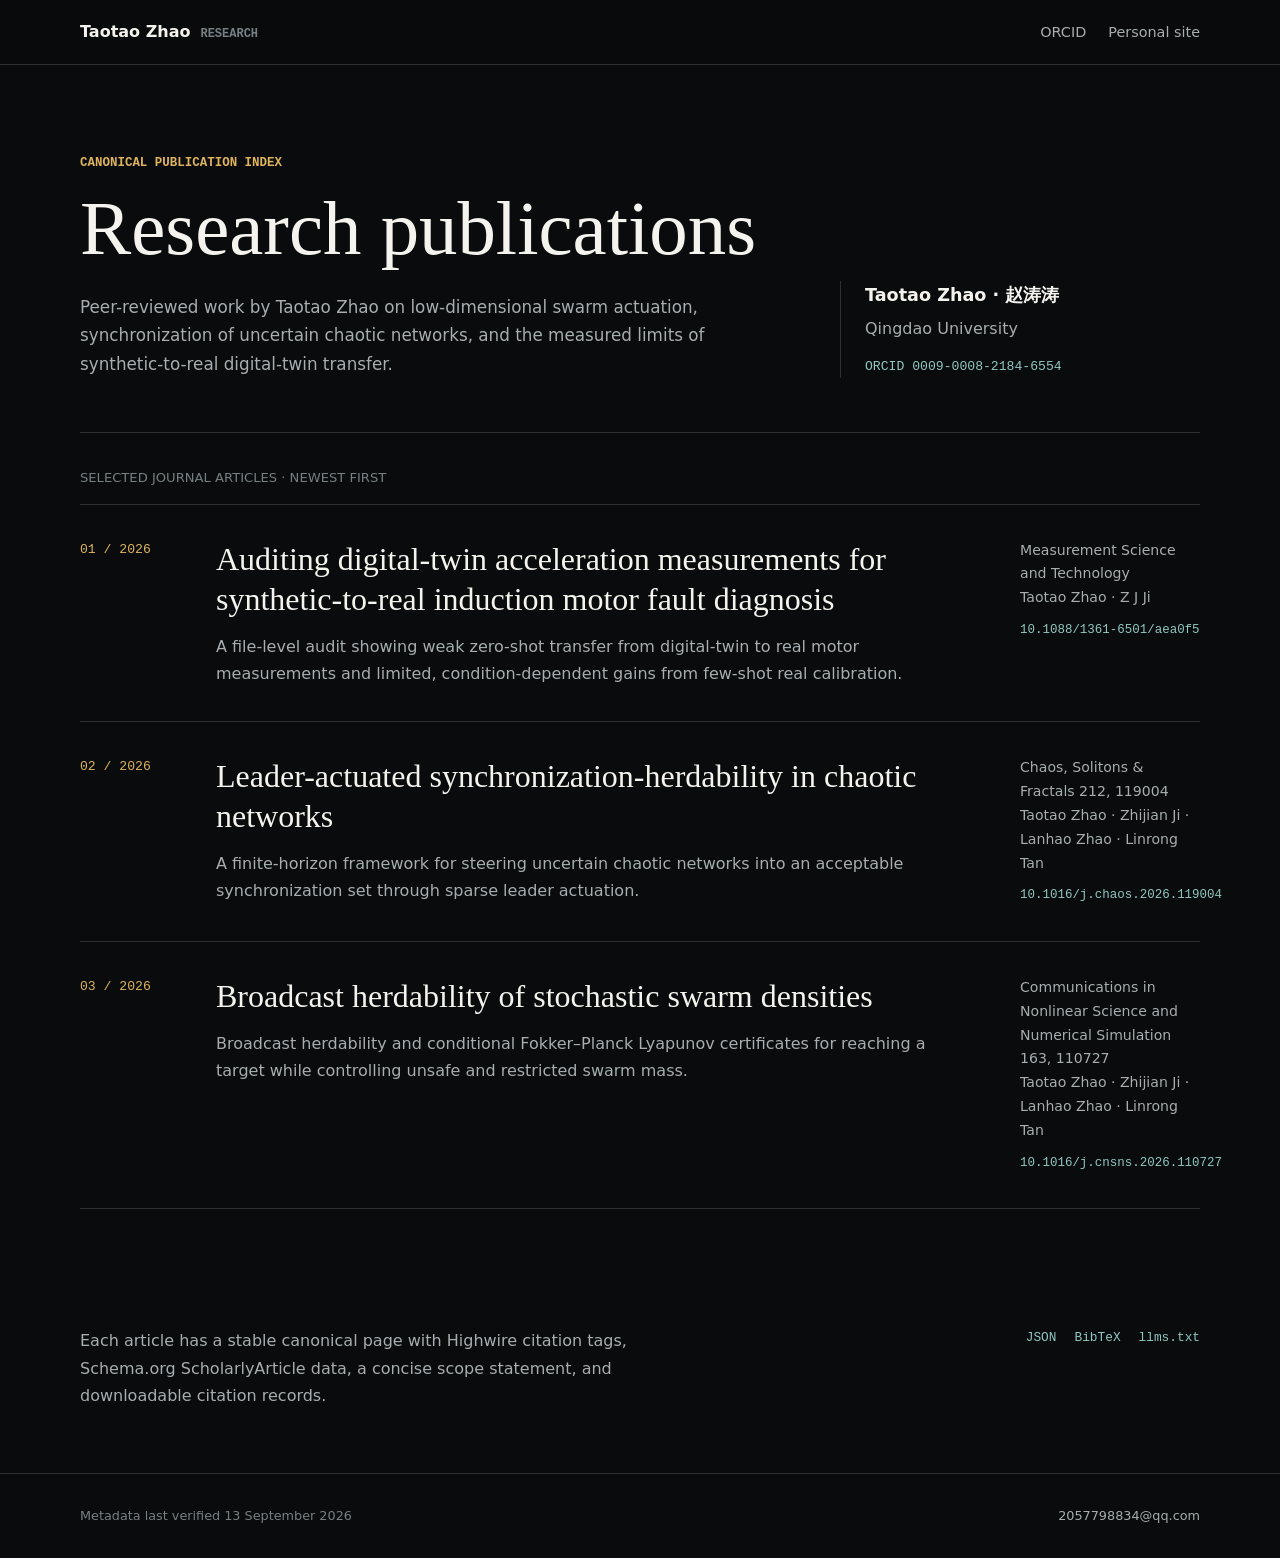
==== research/index.html @ b689c56c "Restore public homepage and add research index" ====
<!doctype html>
<html lang="en">
  <head>
    <meta charset="utf-8" />
    <meta name="viewport" content="width=device-width, initial-scale=1" />
    <title>Research publications | Taotao Zhao</title>
    <meta
      name="description"
      content="Research publications by Taotao Zhao of Qingdao University on swarm control, synchronization-herdability, chaotic networks, digital twins, and motor fault diagnosis."
    />
    <meta name="author" content="Taotao Zhao" />
    <meta name="robots" content="index, follow, max-snippet:-1, max-image-preview:large" />
    <meta
      name="keywords"
      content="Taotao Zhao, Qingdao University, broadcast herdability, stochastic swarm densities, synchronization-herdability, chaotic networks, digital twin, induction motor fault diagnosis"
    />
    <link rel="canonical" href="https://zhaotaotao0215-lab.github.io/research/" />
    <link rel="author" href="https://orcid.org/0009-0008-2184-6554" />
    <link rel="alternate" type="application/json" href="publications.json" title="Publication metadata" />
    <link rel="alternate" type="application/x-bibtex" href="../publications.bib" title="BibTeX bibliography" />
    <meta property="og:type" content="profile" />
    <meta property="og:title" content="Research publications | Taotao Zhao" />
    <meta
      property="og:description"
      content="Canonical publication metadata, research summaries, DOI links, and citation files for Taotao Zhao."
    />
    <meta property="og:url" content="https://zhaotaotao0215-lab.github.io/research/" />
    <meta name="twitter:card" content="summary" />
    <meta name="twitter:title" content="Research publications | Taotao Zhao" />
    <meta
      name="twitter:description"
      content="Publications on swarm control, chaotic networks, and digital-twin motor diagnostics."
    />
    <link rel="stylesheet" href="styles.css?v=20260913" />
    <script type="application/ld+json">
      {
        "@context": "https://schema.org",
        "@graph": [
          {
            "@type": "Person",
            "@id": "https://zhaotaotao0215-lab.github.io/research/#taotao-zhao",
            "name": "Taotao Zhao",
            "alternateName": "赵涛涛",
            "url": "https://zhaotaotao0215-lab.github.io/research/",
            "sameAs": [
              "https://orcid.org/0009-0008-2184-6554",
              "https://github.com/zhaotaotao0215-lab"
            ],
            "affiliation": {
              "@type": "CollegeOrUniversity",
              "name": "Qingdao University",
              "alternateName": "青岛大学",
              "url": "https://www.qdu.edu.cn/"
            },
            "knowsAbout": [
              "swarm control",
              "herdability",
              "chaotic networks",
              "multi-agent systems",
              "digital twins",
              "induction motor fault diagnosis"
            ]
          },
          {
            "@type": "CollectionPage",
            "@id": "https://zhaotaotao0215-lab.github.io/research/#page",
            "url": "https://zhaotaotao0215-lab.github.io/research/",
            "name": "Research publications | Taotao Zhao",
            "about": {
              "@id": "https://zhaotaotao0215-lab.github.io/research/#taotao-zhao"
            },
            "mainEntity": {
              "@type": "ItemList",
              "numberOfItems": 3,
              "itemListElement": [
                {
                  "@type": "ListItem",
                  "position": 1,
                  "url": "https://zhaotaotao0215-lab.github.io/research/digital-twin-induction-motor-fault-diagnosis/",
                  "name": "Auditing digital-twin acceleration measurements for synthetic-to-real induction motor fault diagnosis"
                },
                {
                  "@type": "ListItem",
                  "position": 2,
                  "url": "https://zhaotaotao0215-lab.github.io/research/leader-actuated-synchronization-herdability/",
                  "name": "Leader-actuated synchronization-herdability in chaotic networks"
                },
                {
                  "@type": "ListItem",
                  "position": 3,
                  "url": "https://zhaotaotao0215-lab.github.io/research/broadcast-herdability-stochastic-swarms/",
                  "name": "Broadcast herdability of stochastic swarm densities"
                }
              ]
            }
          }
        ]
      }
    </script>
  </head>
  <body>
    <a class="skip-link" href="#publications">Skip to publications</a>
    <header class="site-header">
      <nav class="nav" aria-label="Primary navigation">
        <a class="brand" href="./">Taotao Zhao <span>RESEARCH</span></a>
        <div class="nav-links">
          <a href="https://orcid.org/0009-0008-2184-6554" rel="me">ORCID</a>
          <a class="optional" href="../">Personal site</a>
        </div>
      </nav>
    </header>

    <main>
      <section class="shell index-intro" aria-labelledby="page-title">
        <div>
          <p class="eyebrow">Canonical publication index</p>
          <h1 id="page-title">Research publications</h1>
          <p class="intro-copy">
            Peer-reviewed work by Taotao Zhao on low-dimensional swarm actuation,
            synchronization of uncertain chaotic networks, and the measured limits of
            synthetic-to-real digital-twin transfer.
          </p>
        </div>
        <div class="identity" aria-label="Author identity">
          <strong>Taotao Zhao · 赵涛涛</strong>
          <span>Qingdao University</span>
          <a href="https://orcid.org/0009-0008-2184-6554" rel="me">ORCID 0009-0008-2184-6554</a>
        </div>
      </section>

      <section id="publications" class="shell paper-list" aria-labelledby="publication-heading">
        <p id="publication-heading" class="section-label">Selected journal articles · newest first</p>

        <article class="paper-card">
          <div class="paper-number">01 / 2026</div>
          <div>
            <h2>
              <a href="digital-twin-induction-motor-fault-diagnosis/">
                Auditing digital-twin acceleration measurements for synthetic-to-real induction motor fault diagnosis
              </a>
            </h2>
            <p class="paper-summary">
              A file-level audit showing weak zero-shot transfer from digital-twin to real
              motor measurements and limited, condition-dependent gains from few-shot real calibration.
            </p>
          </div>
          <div class="paper-meta">
            <span>Measurement Science and Technology</span>
            <span>Taotao Zhao · Z J Ji</span>
            <a href="https://doi.org/10.1088/1361-6501/aea0f5">10.1088/1361-6501/aea0f5</a>
          </div>
        </article>

        <article class="paper-card">
          <div class="paper-number">02 / 2026</div>
          <div>
            <h2>
              <a href="leader-actuated-synchronization-herdability/">
                Leader-actuated synchronization-herdability in chaotic networks
              </a>
            </h2>
            <p class="paper-summary">
              A finite-horizon framework for steering uncertain chaotic networks into an
              acceptable synchronization set through sparse leader actuation.
            </p>
          </div>
          <div class="paper-meta">
            <span>Chaos, Solitons &amp; Fractals 212, 119004</span>
            <span>Taotao Zhao · Zhijian Ji · Lanhao Zhao · Linrong Tan</span>
            <a href="https://doi.org/10.1016/j.chaos.2026.119004">10.1016/j.chaos.2026.119004</a>
          </div>
        </article>

        <article class="paper-card">
          <div class="paper-number">03 / 2026</div>
          <div>
            <h2>
              <a href="broadcast-herdability-stochastic-swarms/">
                Broadcast herdability of stochastic swarm densities
              </a>
            </h2>
            <p class="paper-summary">
              Broadcast herdability and conditional Fokker–Planck Lyapunov certificates
              for reaching a target while controlling unsafe and restricted swarm mass.
            </p>
          </div>
          <div class="paper-meta">
            <span>Communications in Nonlinear Science and Numerical Simulation 163, 110727</span>
            <span>Taotao Zhao · Zhijian Ji · Lanhao Zhao · Linrong Tan</span>
            <a href="https://doi.org/10.1016/j.cnsns.2026.110727">10.1016/j.cnsns.2026.110727</a>
          </div>
        </article>
      </section>

      <aside class="shell machine-note" aria-label="Machine-readable metadata">
        <p>
          Each article has a stable canonical page with Highwire citation tags,
          Schema.org ScholarlyArticle data, a concise scope statement, and downloadable citation records.
        </p>
        <div class="machine-links">
          <a href="publications.json">JSON</a>
          <a href="../publications.bib">BibTeX</a>
          <a href="../llms.txt">llms.txt</a>
        </div>
      </aside>
    </main>

    <footer class="site-footer">
      <div class="shell footer-inner">
        <span>Metadata last verified 13 September 2026</span>
        <a href="mailto:2057798834@qq.com">2057798834@qq.com</a>
      </div>
    </footer>
  </body>
</html>
---- research/styles.css ----
:root {
  color-scheme: dark;
  --bg: #090b0c;
  --surface: #111416;
  --surface-raised: #171b1e;
  --text: #f5f3ee;
  --muted: #a7adb0;
  --quiet: #777f83;
  --line: #2b3135;
  --accent: #e0b45d;
  --accent-soft: #f2d99f;
  --link: #91c8c1;
  --max: 1120px;
}

* {
  box-sizing: border-box;
}

html {
  scroll-behavior: smooth;
}

body {
  margin: 0;
  min-width: 320px;
  background: var(--bg);
  color: var(--text);
  font-family: Inter, "Noto Sans SC", "PingFang SC", "Microsoft YaHei", system-ui, sans-serif;
  font-size: 16px;
  line-height: 1.7;
  letter-spacing: 0;
  text-rendering: optimizeLegibility;
  -webkit-font-smoothing: antialiased;
}

a {
  color: inherit;
  text-decoration: none;
}

a:focus-visible {
  outline: 2px solid var(--accent);
  outline-offset: 4px;
}

.skip-link {
  position: fixed;
  z-index: 10;
  top: 12px;
  left: 12px;
  padding: 8px 12px;
  background: var(--text);
  color: var(--bg);
  transform: translateY(-160%);
}

.skip-link:focus {
  transform: translateY(0);
}

.site-header {
  position: sticky;
  z-index: 5;
  top: 0;
  border-bottom: 1px solid var(--line);
  background: rgba(9, 11, 12, 0.94);
  backdrop-filter: blur(14px);
}

.nav {
  width: min(calc(100% - 40px), var(--max));
  min-height: 64px;
  margin: 0 auto;
  display: flex;
  align-items: center;
  justify-content: space-between;
  gap: 24px;
}

.brand {
  display: inline-flex;
  align-items: baseline;
  gap: 10px;
  font-weight: 750;
}

.brand span {
  color: var(--quiet);
  font-family: ui-monospace, "SFMono-Regular", Menlo, monospace;
  font-size: 0.75rem;
  font-weight: 600;
}

.nav-links {
  display: flex;
  align-items: center;
  gap: 22px;
  color: var(--muted);
  font-size: 0.9rem;
}

.nav-links a:hover,
.text-link:hover {
  color: var(--accent-soft);
}

.shell {
  width: min(calc(100% - 40px), var(--max));
  margin: 0 auto;
}

.index-intro {
  padding: 88px 0 54px;
  display: grid;
  grid-template-columns: minmax(0, 1fr) minmax(260px, 360px);
  gap: 72px;
  align-items: end;
  border-bottom: 1px solid var(--line);
}

.eyebrow {
  margin: 0 0 16px;
  color: var(--accent);
  font-family: ui-monospace, "SFMono-Regular", Menlo, monospace;
  font-size: 0.78rem;
  font-weight: 700;
  text-transform: uppercase;
}

h1,
h2,
h3,
p {
  overflow-wrap: anywhere;
}

h1 {
  max-width: 900px;
  margin: 0;
  font-family: Georgia, "Times New Roman", "Songti SC", serif;
  font-size: clamp(2.8rem, 6vw, 5.6rem);
  font-weight: 500;
  line-height: 1.02;
}

.index-intro h1 {
  max-width: 680px;
}

.intro-copy {
  margin: 24px 0 0;
  max-width: 720px;
  color: var(--muted);
  font-size: 1.05rem;
}

.identity {
  padding-left: 24px;
  border-left: 1px solid var(--line);
}

.identity strong,
.identity span,
.identity a {
  display: block;
}

.identity strong {
  font-size: 1.1rem;
}

.identity span {
  margin-top: 4px;
  color: var(--muted);
}

.identity a {
  margin-top: 14px;
  color: var(--link);
  font-family: ui-monospace, "SFMono-Regular", Menlo, monospace;
  font-size: 0.82rem;
}

.paper-list {
  padding: 34px 0 90px;
}

.section-label {
  margin: 0 0 14px;
  color: var(--quiet);
  font-size: 0.82rem;
  text-transform: uppercase;
}

.paper-card {
  display: grid;
  grid-template-columns: 108px minmax(0, 1fr) 180px;
  gap: 28px;
  padding: 34px 0;
  border-top: 1px solid var(--line);
}

.paper-card:last-child {
  border-bottom: 1px solid var(--line);
}

.paper-number {
  color: var(--accent);
  font-family: ui-monospace, "SFMono-Regular", Menlo, monospace;
  font-size: 0.82rem;
}

.paper-card h2 {
  margin: 0;
  max-width: 760px;
  font-family: Georgia, "Times New Roman", serif;
  font-size: clamp(1.45rem, 2.5vw, 2.15rem);
  font-weight: 500;
  line-height: 1.25;
}

.paper-card h2 a:hover {
  color: var(--accent-soft);
}

.paper-summary {
  margin: 14px 0 0;
  max-width: 720px;
  color: var(--muted);
}

.paper-meta {
  color: var(--muted);
  font-size: 0.88rem;
}

.paper-meta span,
.paper-meta a {
  display: block;
}

.paper-meta a {
  margin-top: 10px;
  color: var(--link);
  font-family: ui-monospace, "SFMono-Regular", Menlo, monospace;
  font-size: 0.78rem;
}

.machine-note {
  display: flex;
  align-items: flex-start;
  justify-content: space-between;
  gap: 32px;
  padding: 28px 0 64px;
  color: var(--muted);
}

.machine-note p {
  max-width: 640px;
  margin: 0;
}

.machine-links {
  display: flex;
  flex-wrap: wrap;
  gap: 10px 18px;
}

.machine-links a {
  color: var(--link);
  font-family: ui-monospace, "SFMono-Regular", Menlo, monospace;
  font-size: 0.8rem;
}

.article-head {
  padding: 72px 0 52px;
  border-bottom: 1px solid var(--line);
}

.article-head h1 {
  font-size: clamp(2.45rem, 5vw, 4.8rem);
}

.article-deck {
  max-width: 850px;
  margin: 26px 0 0;
  color: var(--muted);
  font-size: 1.12rem;
}

.article-actions {
  display: flex;
  flex-wrap: wrap;
  gap: 10px;
  margin-top: 30px;
}

.button-link {
  min-height: 42px;
  padding: 8px 14px;
  display: inline-flex;
  align-items: center;
  justify-content: center;
  border: 1px solid var(--line);
  border-radius: 4px;
  color: var(--text);
  font-size: 0.88rem;
  font-weight: 650;
}

.button-link.primary {
  border-color: var(--accent);
  background: var(--accent);
  color: #12100b;
}

.button-link:hover {
  border-color: var(--accent-soft);
}

.metadata {
  display: grid;
  grid-template-columns: repeat(4, minmax(0, 1fr));
  border-bottom: 1px solid var(--line);
}

.metadata div {
  min-width: 0;
  padding: 24px 22px 24px 0;
}

.metadata div + div {
  padding-left: 22px;
  border-left: 1px solid var(--line);
}

.metadata dt {
  margin-bottom: 6px;
  color: var(--quiet);
  font-size: 0.75rem;
  text-transform: uppercase;
}

.metadata dd {
  margin: 0;
  color: var(--muted);
}

.metadata a {
  color: var(--link);
}

.article-grid {
  padding: 56px 0 96px;
  display: grid;
  grid-template-columns: minmax(0, 1fr) 300px;
  gap: 80px;
  align-items: start;
}

.article-body section + section {
  margin-top: 54px;
}

.article-body h2,
.citation-panel h2 {
  margin: 0 0 15px;
  font-size: 1.05rem;
  font-weight: 750;
}

.article-body h2 {
  color: var(--accent-soft);
}

.article-body p,
.article-body li {
  color: #d0d2cf;
}

.article-body p {
  margin: 0;
}

.article-body ul {
  margin: 0;
  padding-left: 1.15rem;
}

.article-body li + li {
  margin-top: 10px;
}

.question {
  padding-left: 22px;
  border-left: 3px solid var(--accent);
  font-family: Georgia, "Times New Roman", serif;
  font-size: 1.45rem;
  line-height: 1.5;
}

.scope-note {
  padding: 20px 22px;
  border: 1px solid var(--line);
  border-radius: 6px;
  background: var(--surface);
}

.citation-panel {
  position: sticky;
  top: 94px;
  padding: 22px;
  border: 1px solid var(--line);
  border-radius: 6px;
  background: var(--surface);
}

.citation-panel p {
  margin: 0;
  color: var(--muted);
  font-size: 0.9rem;
}

.citation-files {
  display: flex;
  flex-wrap: wrap;
  gap: 8px 16px;
  margin-top: 20px;
}

.citation-files a {
  color: var(--link);
  font-family: ui-monospace, "SFMono-Regular", Menlo, monospace;
  font-size: 0.78rem;
}

.related {
  margin-top: 28px;
  padding-top: 20px;
  border-top: 1px solid var(--line);
}

.related a {
  display: block;
  color: var(--muted);
  font-size: 0.86rem;
}

.related a + a {
  margin-top: 12px;
}

.related a:hover {
  color: var(--accent-soft);
}

.site-footer {
  border-top: 1px solid var(--line);
}

.footer-inner {
  min-height: 84px;
  display: flex;
  align-items: center;
  justify-content: space-between;
  gap: 24px;
  color: var(--quiet);
  font-size: 0.8rem;
}

.footer-inner a {
  color: var(--muted);
}

@media (max-width: 860px) {
  .index-intro,
  .article-grid {
    grid-template-columns: 1fr;
    gap: 42px;
  }

  .paper-card {
    grid-template-columns: 56px minmax(0, 1fr);
  }

  .paper-meta {
    grid-column: 2;
  }

  .metadata {
    grid-template-columns: repeat(2, minmax(0, 1fr));
  }

  .metadata div:nth-child(3) {
    border-left: 0;
  }

  .metadata div:nth-child(n + 3) {
    border-top: 1px solid var(--line);
  }

  .citation-panel {
    position: static;
  }
}

@media (max-width: 620px) {
  .nav,
  .shell {
    width: min(calc(100% - 28px), var(--max));
  }

  .nav {
    min-height: 58px;
  }

  .brand span,
  .nav-links .optional {
    display: none;
  }

  .index-intro,
  .article-head {
    padding-top: 52px;
  }

  .identity {
    padding-left: 0;
    padding-top: 22px;
    border-top: 1px solid var(--line);
    border-left: 0;
  }

  .paper-card {
    grid-template-columns: 1fr;
    gap: 10px;
  }

  .paper-meta {
    grid-column: 1;
    margin-top: 10px;
  }

  .machine-note,
  .footer-inner {
    display: block;
  }

  .machine-links,
  .footer-inner a {
    margin-top: 18px;
  }

  .metadata {
    grid-template-columns: 1fr;
  }

  .metadata div,
  .metadata div + div,
  .metadata div:nth-child(3) {
    padding: 18px 0;
    border-top: 1px solid var(--line);
    border-left: 0;
  }

  .metadata div:first-child {
    border-top: 0;
  }

  .article-grid {
    padding-bottom: 64px;
  }
}

@media print {
  :root {
    color-scheme: light;
  }

  body {
    background: #fff;
    color: #111;
  }

  .site-header,
  .site-footer,
  .article-actions,
  .citation-files {
    display: none;
  }

  .article-grid {
    display: block;
  }

  .citation-panel {
    margin-top: 36px;
    border-color: #bbb;
    background: #fff;
  }

  .article-body p,
  .article-body li,
  .citation-panel p,
  .metadata dd {
    color: #222;
  }
}
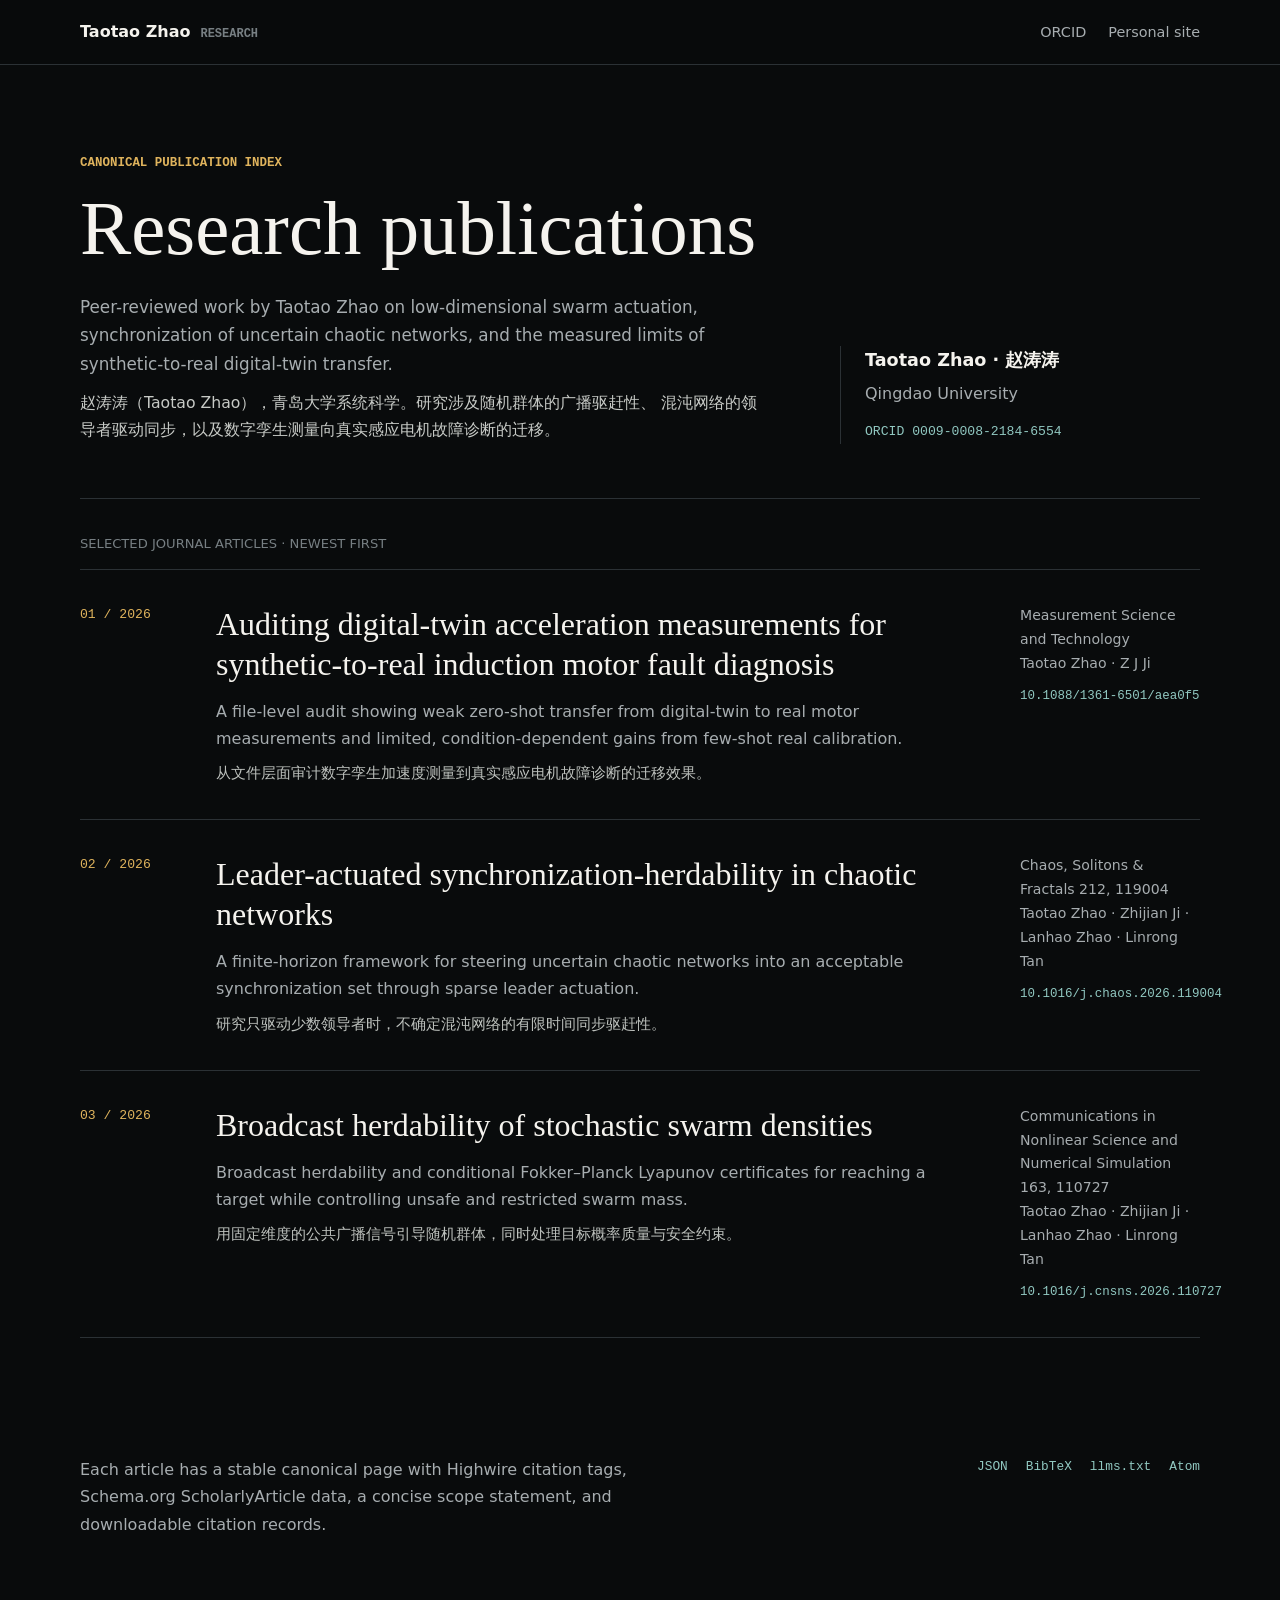
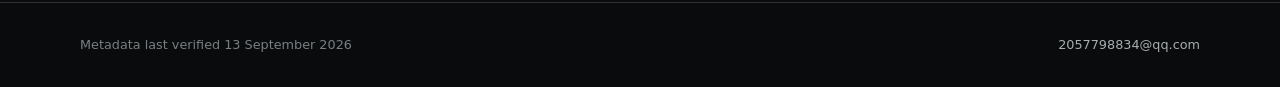
==== commit 77c85f80: "Improve scholarly discovery metadata" ====
--- a/research/index.html
+++ b/research/index.html
@@ -18,6 +18,7 @@
     <link rel="author" href="https://orcid.org/0009-0008-2184-6554" />
     <link rel="alternate" type="application/json" href="publications.json" title="Publication metadata" />
     <link rel="alternate" type="application/x-bibtex" href="../publications.bib" title="BibTeX bibliography" />
+    <link rel="alternate" type="application/atom+xml" href="feed.xml" title="Taotao Zhao research updates" />
     <meta property="og:type" content="profile" />
     <meta property="og:title" content="Research publications | Taotao Zhao" />
     <meta
@@ -58,7 +59,10 @@
               "chaotic networks",
               "multi-agent systems",
               "digital twins",
-              "induction motor fault diagnosis"
+              "induction motor fault diagnosis",
+              "广播驱赶性",
+              "混沌网络同步",
+              "数字孪生故障诊断"
             ]
           },
           {
@@ -120,6 +124,10 @@
             synchronization of uncertain chaotic networks, and the measured limits of
             synthetic-to-real digital-twin transfer.
           </p>
+          <p class="intro-copy intro-copy-zh" lang="zh-CN">
+            赵涛涛（Taotao Zhao），青岛大学系统科学。研究涉及随机群体的广播驱赶性、
+            混沌网络的领导者驱动同步，以及数字孪生测量向真实感应电机故障诊断的迁移。
+          </p>
         </div>
         <div class="identity" aria-label="Author identity">
           <strong>Taotao Zhao · 赵涛涛</strong>
@@ -143,6 +151,9 @@
               A file-level audit showing weak zero-shot transfer from digital-twin to real
               motor measurements and limited, condition-dependent gains from few-shot real calibration.
             </p>
+            <p class="paper-summary paper-summary-zh" lang="zh-CN">
+              从文件层面审计数字孪生加速度测量到真实感应电机故障诊断的迁移效果。
+            </p>
           </div>
           <div class="paper-meta">
             <span>Measurement Science and Technology</span>
@@ -163,6 +174,9 @@
               A finite-horizon framework for steering uncertain chaotic networks into an
               acceptable synchronization set through sparse leader actuation.
             </p>
+            <p class="paper-summary paper-summary-zh" lang="zh-CN">
+              研究只驱动少数领导者时，不确定混沌网络的有限时间同步驱赶性。
+            </p>
           </div>
           <div class="paper-meta">
             <span>Chaos, Solitons &amp; Fractals 212, 119004</span>
@@ -183,6 +197,9 @@
               Broadcast herdability and conditional Fokker–Planck Lyapunov certificates
               for reaching a target while controlling unsafe and restricted swarm mass.
             </p>
+            <p class="paper-summary paper-summary-zh" lang="zh-CN">
+              用固定维度的公共广播信号引导随机群体，同时处理目标概率质量与安全约束。
+            </p>
           </div>
           <div class="paper-meta">
             <span>Communications in Nonlinear Science and Numerical Simulation 163, 110727</span>
@@ -201,6 +218,7 @@
           <a href="publications.json">JSON</a>
           <a href="../publications.bib">BibTeX</a>
           <a href="../llms.txt">llms.txt</a>
+          <a href="feed.xml">Atom</a>
         </div>
       </aside>
     </main>
--- a/research/styles.css
+++ b/research/styles.css
@@ -155,6 +155,12 @@
   font-size: 1.05rem;
 }
 
+.intro-copy-zh {
+  margin-top: 12px;
+  color: #c7cac6;
+  font-size: 0.98rem;
+}
+
 .identity {
   padding-left: 24px;
   border-left: 1px solid var(--line);
@@ -228,6 +234,18 @@
   margin: 14px 0 0;
   max-width: 720px;
   color: var(--muted);
+}
+
+.paper-summary-zh {
+  margin-top: 8px;
+  color: #bdc1bd;
+  font-size: 0.92rem;
+}
+
+.chinese-summary {
+  padding: 20px 22px;
+  border-left: 3px solid var(--link);
+  background: var(--surface);
 }
 
 .paper-meta {
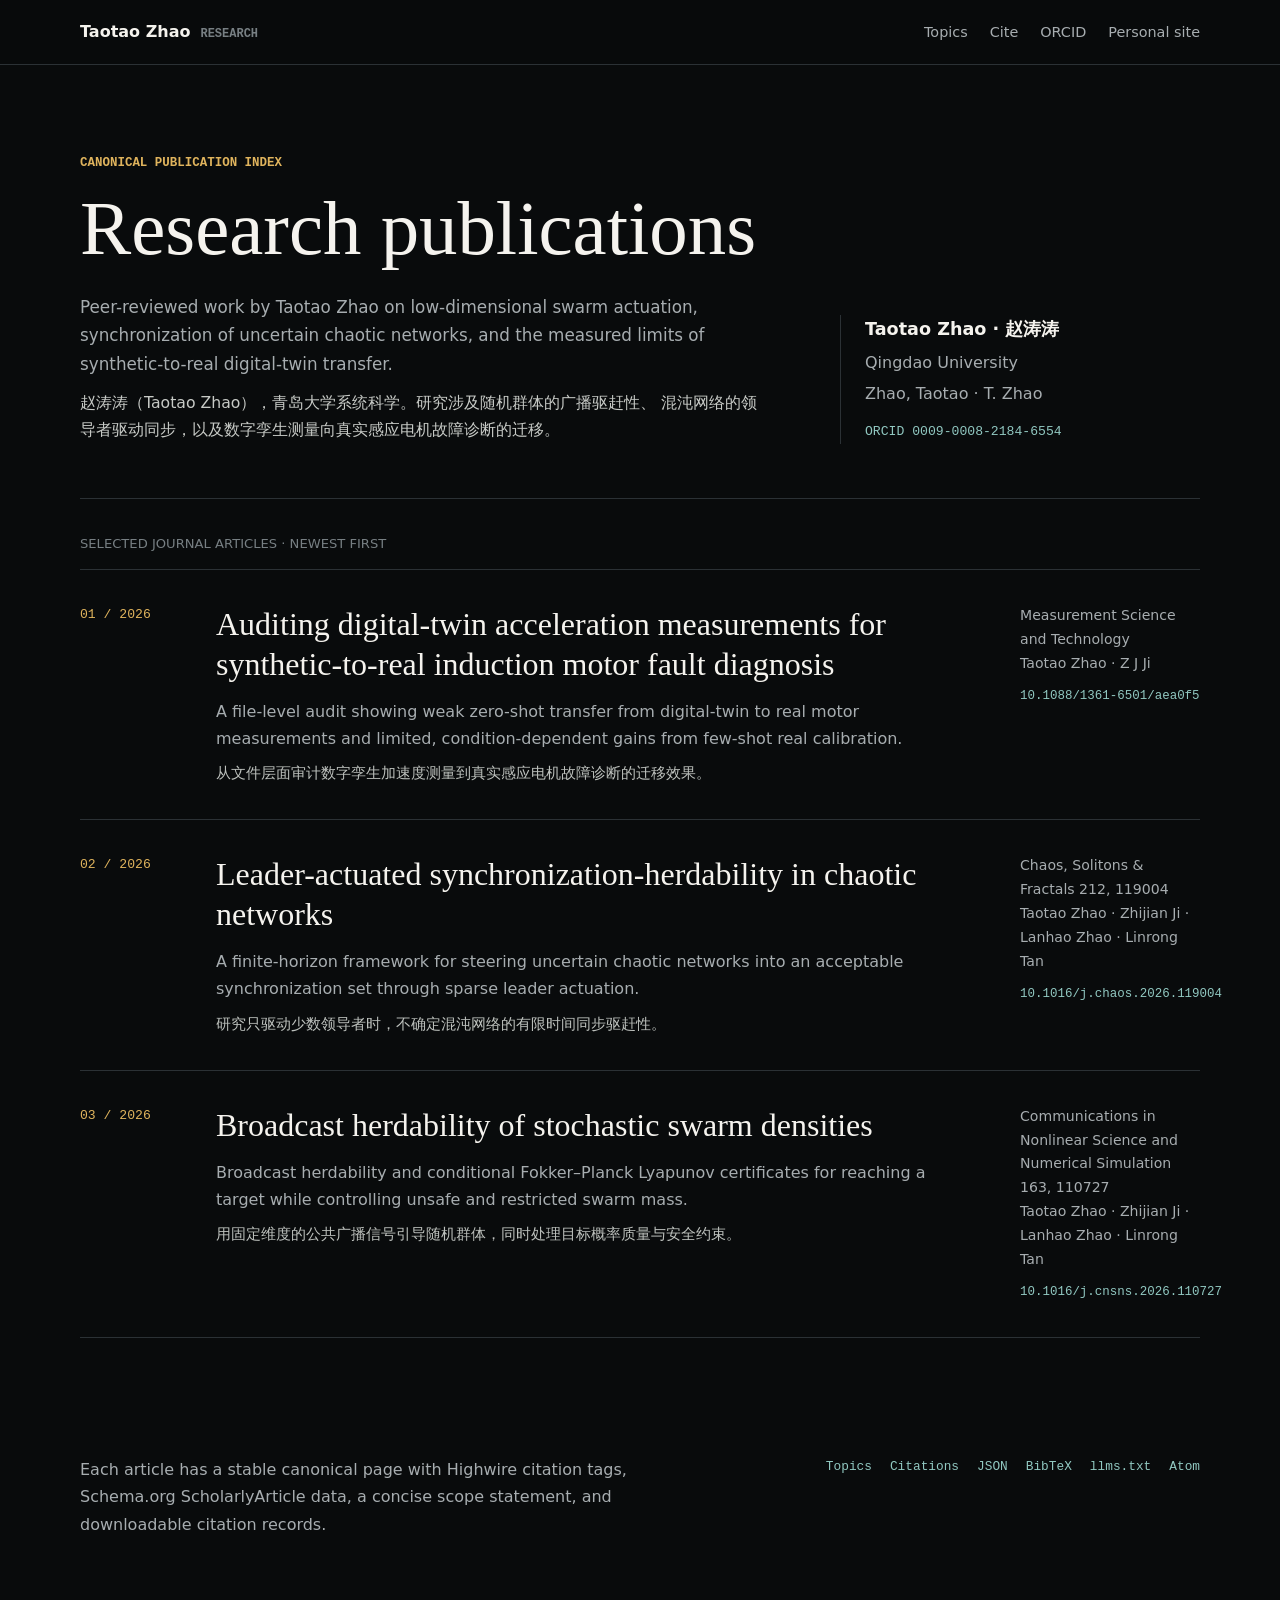
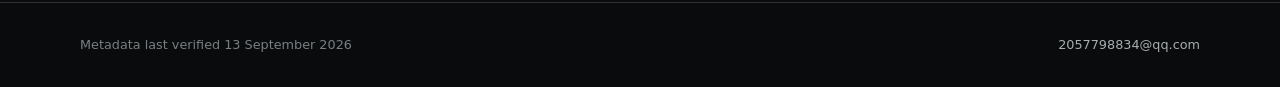
==== commit 14dd6aa6: "Expand publication discovery and citation metadata" ====
--- a/research/index.html
+++ b/research/index.html
@@ -12,7 +12,7 @@
     <meta name="robots" content="index, follow, max-snippet:-1, max-image-preview:large" />
     <meta
       name="keywords"
-      content="Taotao Zhao, Qingdao University, broadcast herdability, stochastic swarm densities, synchronization-herdability, chaotic networks, digital twin, induction motor fault diagnosis"
+      content="Taotao Zhao, 赵涛涛, Zhao Taotao, Qingdao University, 青岛大学, broadcast herdability, common-input swarm control, stochastic swarm densities, Fokker-Planck control, synchronization-herdability, chaotic network synchronization, sparse leader actuation, digital twin, synthetic-to-real transfer, induction motor fault diagnosis"
     />
     <link rel="canonical" href="https://zhaotaotao0215-lab.github.io/research/" />
     <link rel="author" href="https://orcid.org/0009-0008-2184-6554" />
@@ -32,7 +32,7 @@
       name="twitter:description"
       content="Publications on swarm control, chaotic networks, and digital-twin motor diagnostics."
     />
-    <link rel="stylesheet" href="styles.css?v=20260913" />
+    <link rel="stylesheet" href="styles.css?v=20260913b" />
     <script type="application/ld+json">
       {
         "@context": "https://schema.org",
@@ -41,10 +41,11 @@
             "@type": "Person",
             "@id": "https://zhaotaotao0215-lab.github.io/research/#taotao-zhao",
             "name": "Taotao Zhao",
-            "alternateName": "赵涛涛",
+            "alternateName": ["赵涛涛", "Zhao, Taotao", "T. Zhao"],
             "url": "https://zhaotaotao0215-lab.github.io/research/",
             "sameAs": [
               "https://orcid.org/0009-0008-2184-6554",
+              "https://openalex.org/A5139276062",
               "https://github.com/zhaotaotao0215-lab"
             ],
             "affiliation": {
@@ -55,10 +56,17 @@
             },
             "knowsAbout": [
               "swarm control",
+              "broadcast herdability",
+              "common-input swarm control",
+              "stochastic swarm densities",
+              "Fokker-Planck control",
               "herdability",
               "chaotic networks",
+              "synchronization-herdability",
+              "sparse leader actuation",
               "multi-agent systems",
               "digital twins",
+              "synthetic-to-real transfer",
               "induction motor fault diagnosis",
               "广播驱赶性",
               "混沌网络同步",
@@ -108,6 +116,8 @@
       <nav class="nav" aria-label="Primary navigation">
         <a class="brand" href="./">Taotao Zhao <span>RESEARCH</span></a>
         <div class="nav-links">
+          <a href="topics/">Topics</a>
+          <a href="citations/">Cite</a>
           <a href="https://orcid.org/0009-0008-2184-6554" rel="me">ORCID</a>
           <a class="optional" href="../">Personal site</a>
         </div>
@@ -132,6 +142,7 @@
         <div class="identity" aria-label="Author identity">
           <strong>Taotao Zhao · 赵涛涛</strong>
           <span>Qingdao University</span>
+          <span>Zhao, Taotao · T. Zhao</span>
           <a href="https://orcid.org/0009-0008-2184-6554" rel="me">ORCID 0009-0008-2184-6554</a>
         </div>
       </section>
@@ -215,6 +226,8 @@
           Schema.org ScholarlyArticle data, a concise scope statement, and downloadable citation records.
         </p>
         <div class="machine-links">
+          <a href="topics/">Topics</a>
+          <a href="citations/">Citations</a>
           <a href="publications.json">JSON</a>
           <a href="../publications.bib">BibTeX</a>
           <a href="../llms.txt">llms.txt</a>
--- a/research/styles.css
+++ b/research/styles.css
@@ -447,10 +447,190 @@
   margin-top: 20px;
 }
 
-.citation-files a {
+.citation-files a,
+.citation-files button {
   color: var(--link);
   font-family: ui-monospace, "SFMono-Regular", Menlo, monospace;
   font-size: 0.78rem;
+}
+
+.citation-files button {
+  min-width: 118px;
+  padding: 0;
+  border: 0;
+  background: transparent;
+  text-align: left;
+  cursor: pointer;
+}
+
+.citation-files button:hover {
+  color: var(--accent-soft);
+}
+
+.topic-head {
+  padding: 88px 0 54px;
+  border-bottom: 1px solid var(--line);
+}
+
+.topic-head h1 {
+  max-width: 760px;
+}
+
+.topic-list,
+.citation-list {
+  padding: 34px 0 90px;
+}
+
+.topic-card {
+  padding: 40px 0;
+  border-bottom: 1px solid var(--line);
+}
+
+.topic-card:first-child,
+.citation-entry:first-child {
+  border-top: 1px solid var(--line);
+}
+
+.topic-kicker {
+  margin: 0 0 10px;
+  color: var(--accent);
+  font-family: ui-monospace, "SFMono-Regular", Menlo, monospace;
+  font-size: 0.78rem;
+  font-weight: 700;
+  text-transform: uppercase;
+}
+
+.topic-card h2,
+.citation-entry h2 {
+  margin: 0;
+  max-width: 900px;
+  font-family: Georgia, "Times New Roman", "Songti SC", serif;
+  font-size: clamp(1.55rem, 3vw, 2.35rem);
+  font-weight: 500;
+  line-height: 1.25;
+}
+
+.topic-card > p:not(.topic-kicker):not(.term-aliases) {
+  max-width: 780px;
+  margin: 16px 0 0;
+  color: var(--muted);
+}
+
+.term-list,
+.index-terms {
+  display: flex;
+  flex-wrap: wrap;
+  gap: 8px;
+  margin: 22px 0 0;
+  padding: 0;
+  list-style: none;
+}
+
+.term-list li,
+.index-terms li {
+  padding: 5px 9px;
+  border: 1px solid var(--line);
+  border-radius: 3px;
+  background: var(--surface);
+  color: #c9cdca;
+  font-family: ui-monospace, "SFMono-Regular", Menlo, monospace;
+  font-size: 0.76rem;
+  line-height: 1.4;
+}
+
+.term-aliases {
+  max-width: 880px;
+  margin: 20px 0 0;
+  color: var(--muted);
+  font-size: 0.9rem;
+}
+
+.topic-paper {
+  display: inline-block;
+  margin-top: 18px;
+  color: var(--link);
+  font-weight: 650;
+}
+
+.topic-paper:hover,
+.citation-entry h2 a:hover {
+  color: var(--accent-soft);
+}
+
+.citation-entry {
+  display: grid;
+  grid-template-columns: 108px minmax(0, 1fr);
+  gap: 28px;
+  padding: 40px 0;
+  border-bottom: 1px solid var(--line);
+}
+
+.formatted-citation {
+  max-width: 900px;
+  margin: 18px 0 0;
+  color: var(--muted);
+}
+
+.citation-entry-actions {
+  display: flex;
+  flex-wrap: wrap;
+  align-items: center;
+  gap: 10px 18px;
+  margin-top: 20px;
+}
+
+.citation-entry-actions a,
+.citation-entry-actions button {
+  color: var(--link);
+  font-family: ui-monospace, "SFMono-Regular", Menlo, monospace;
+  font-size: 0.78rem;
+}
+
+.citation-entry-actions button {
+  min-width: 124px;
+  min-height: 38px;
+  padding: 7px 12px;
+  border: 1px solid var(--link);
+  border-radius: 4px;
+  background: transparent;
+  cursor: pointer;
+}
+
+.citation-entry-actions button:hover {
+  border-color: var(--accent-soft);
+  color: var(--accent-soft);
+}
+
+.citation-entry-actions button:focus-visible {
+  outline: 2px solid var(--accent);
+  outline-offset: 3px;
+}
+
+.identity-note {
+  display: grid;
+  grid-template-columns: minmax(220px, 0.7fr) minmax(0, 1.3fr);
+  gap: 48px;
+  align-items: start;
+  margin-bottom: 90px;
+  padding: 34px 0;
+  border-top: 1px solid var(--line);
+  border-bottom: 1px solid var(--line);
+}
+
+.identity-note h2 {
+  margin: 0;
+  font-family: Georgia, "Times New Roman", "Songti SC", serif;
+  font-size: 1.55rem;
+  font-weight: 500;
+}
+
+.identity-note p:last-child {
+  margin: 0;
+  color: var(--muted);
+}
+
+.identity-note a {
+  color: var(--link);
 }
 
 .related {
@@ -493,7 +673,8 @@
 
 @media (max-width: 860px) {
   .index-intro,
-  .article-grid {
+  .article-grid,
+  .identity-note {
     grid-template-columns: 1fr;
     gap: 42px;
   }
@@ -531,6 +712,12 @@
 
   .nav {
     min-height: 58px;
+    gap: 14px;
+  }
+
+  .nav-links {
+    gap: 12px;
+    font-size: 0.82rem;
   }
 
   .brand span,
@@ -539,6 +726,7 @@
   }
 
   .index-intro,
+  .topic-head,
   .article-head {
     padding-top: 52px;
   }
@@ -551,6 +739,11 @@
   }
 
   .paper-card {
+    grid-template-columns: 1fr;
+    gap: 10px;
+  }
+
+  .citation-entry {
     grid-template-columns: 1fr;
     gap: 10px;
   }
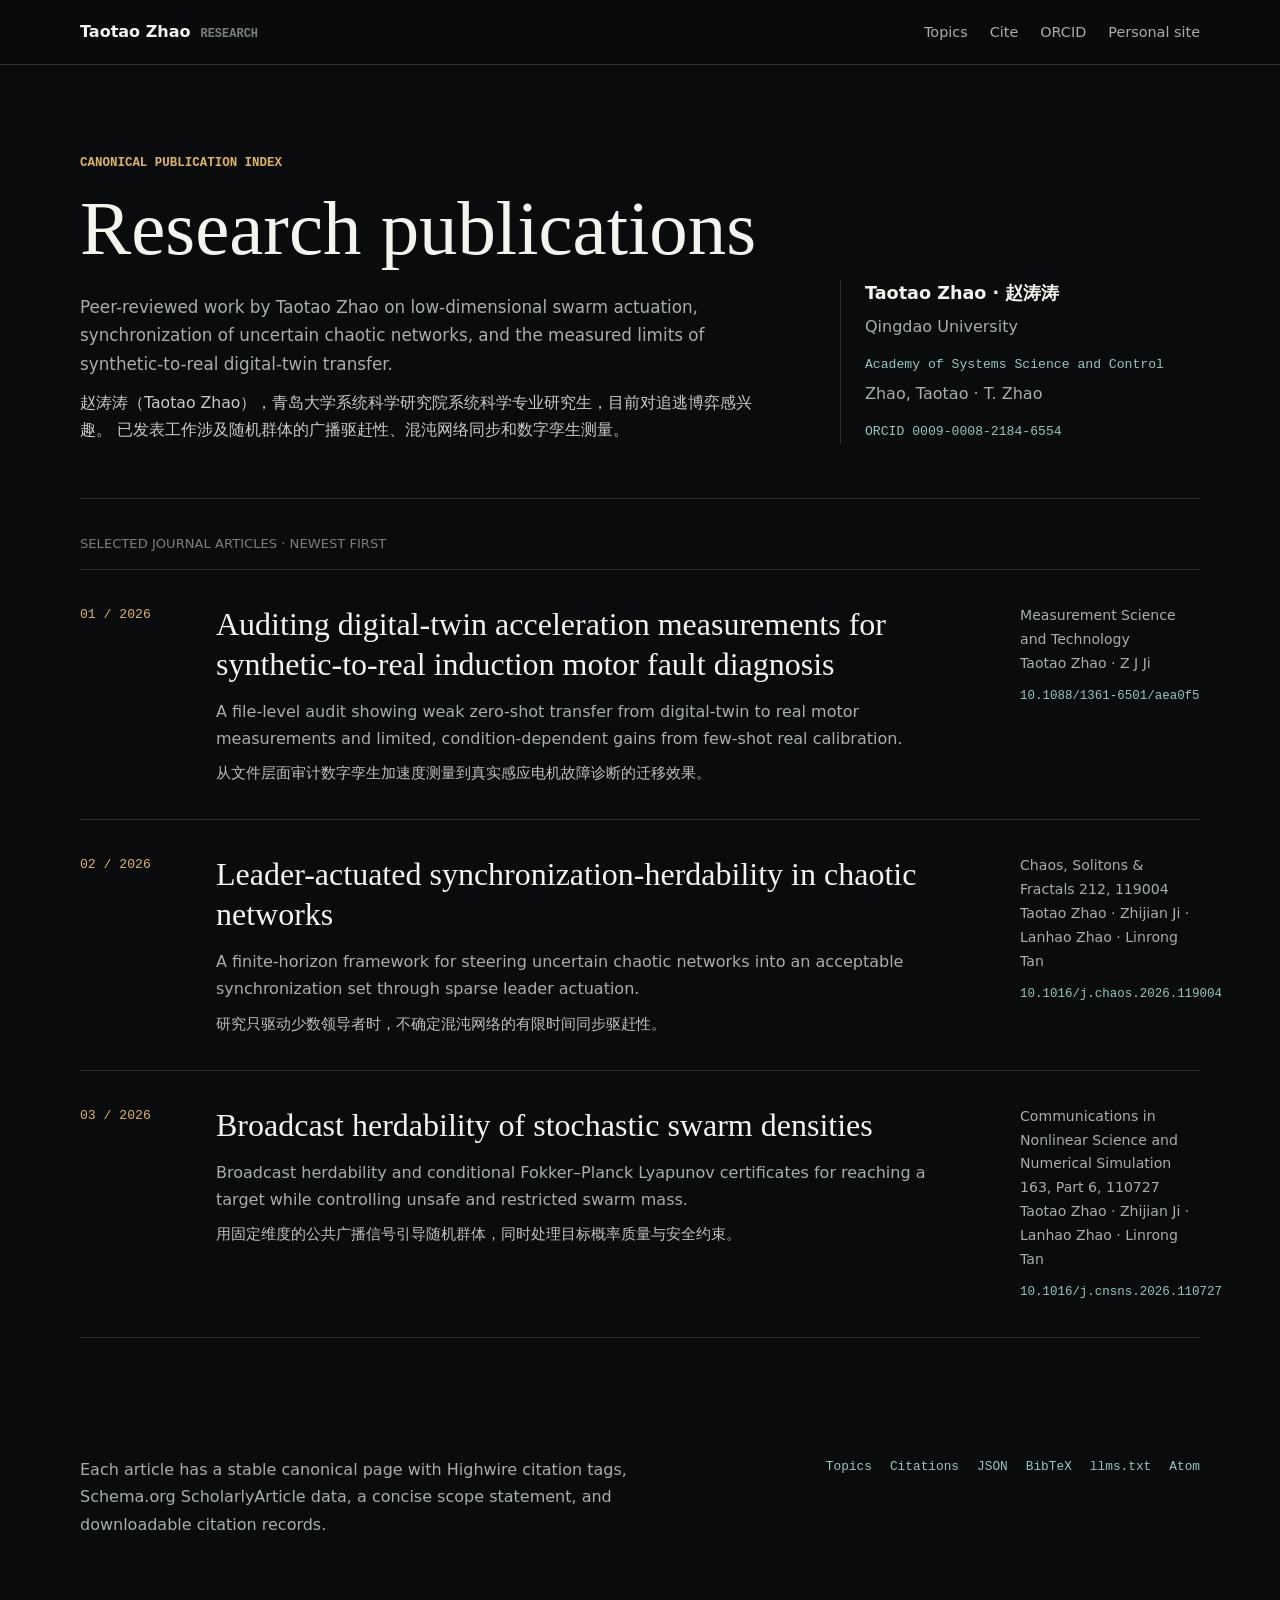
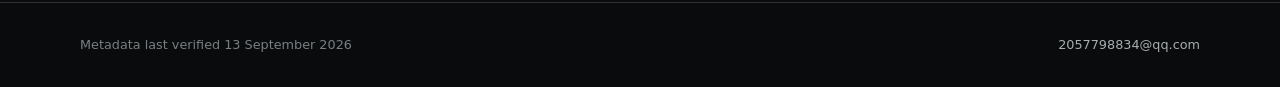
==== commit a7de682c: "Update research affiliation and publication records" ====
--- a/research/index.html
+++ b/research/index.html
@@ -49,12 +49,13 @@
               "https://github.com/zhaotaotao0215-lab"
             ],
             "affiliation": {
-              "@type": "CollegeOrUniversity",
-              "name": "Qingdao University",
-              "alternateName": "青岛大学",
-              "url": "https://www.qdu.edu.cn/"
+              "@type": "Organization",
+              "name": "Academy of Systems Science and Control, Qingdao University",
+              "alternateName": "青岛大学系统科学研究院",
+              "url": "https://assc.qdu.edu.cn/"
             },
             "knowsAbout": [
+              "pursuit-evasion games",
               "swarm control",
               "broadcast herdability",
               "common-input swarm control",
@@ -135,13 +136,14 @@
             synthetic-to-real digital-twin transfer.
           </p>
           <p class="intro-copy intro-copy-zh" lang="zh-CN">
-            赵涛涛（Taotao Zhao），青岛大学系统科学。研究涉及随机群体的广播驱赶性、
-            混沌网络的领导者驱动同步，以及数字孪生测量向真实感应电机故障诊断的迁移。
+            赵涛涛（Taotao Zhao），青岛大学系统科学研究院系统科学专业研究生，目前对追逃博弈感兴趣。
+            已发表工作涉及随机群体的广播驱赶性、混沌网络同步和数字孪生测量。
           </p>
         </div>
         <div class="identity" aria-label="Author identity">
           <strong>Taotao Zhao · 赵涛涛</strong>
           <span>Qingdao University</span>
+          <a href="https://assc.qdu.edu.cn/">Academy of Systems Science and Control</a>
           <span>Zhao, Taotao · T. Zhao</span>
           <a href="https://orcid.org/0009-0008-2184-6554" rel="me">ORCID 0009-0008-2184-6554</a>
         </div>
@@ -213,7 +215,7 @@
             </p>
           </div>
           <div class="paper-meta">
-            <span>Communications in Nonlinear Science and Numerical Simulation 163, 110727</span>
+            <span>Communications in Nonlinear Science and Numerical Simulation 163, Part 6, 110727</span>
             <span>Taotao Zhao · Zhijian Ji · Lanhao Zhao · Linrong Tan</span>
             <a href="https://doi.org/10.1016/j.cnsns.2026.110727">10.1016/j.cnsns.2026.110727</a>
           </div>
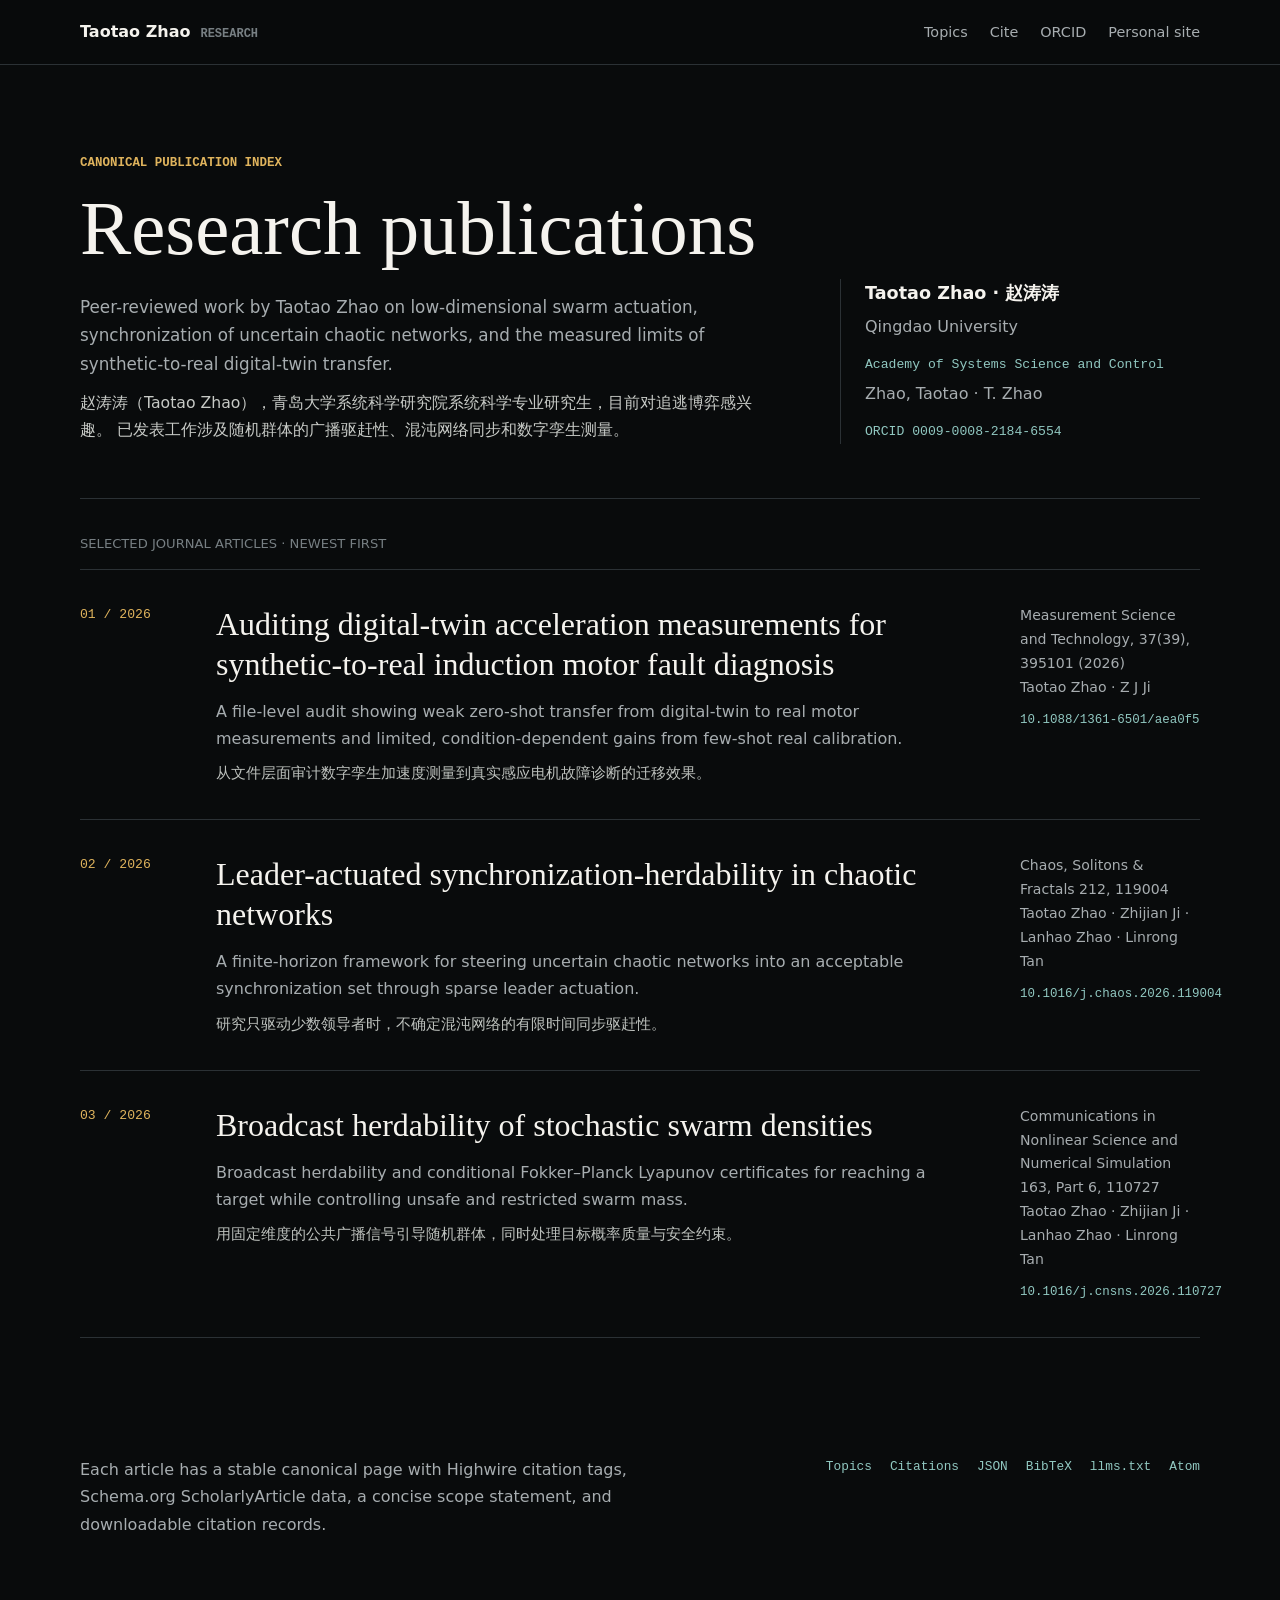
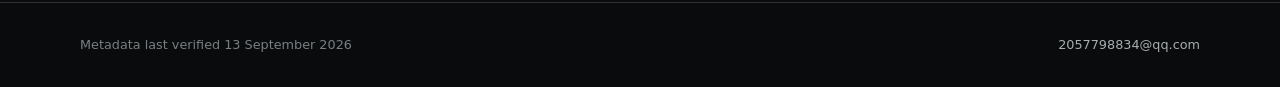
==== commit e6b59bf9: "Complete MST volume issue and article citation metadata" ====
--- a/research/index.html
+++ b/research/index.html
@@ -169,7 +169,7 @@
             </p>
           </div>
           <div class="paper-meta">
-            <span>Measurement Science and Technology</span>
+            <span>Measurement Science and Technology, 37(39), 395101 (2026)</span>
             <span>Taotao Zhao · Z J Ji</span>
             <a href="https://doi.org/10.1088/1361-6501/aea0f5">10.1088/1361-6501/aea0f5</a>
           </div>
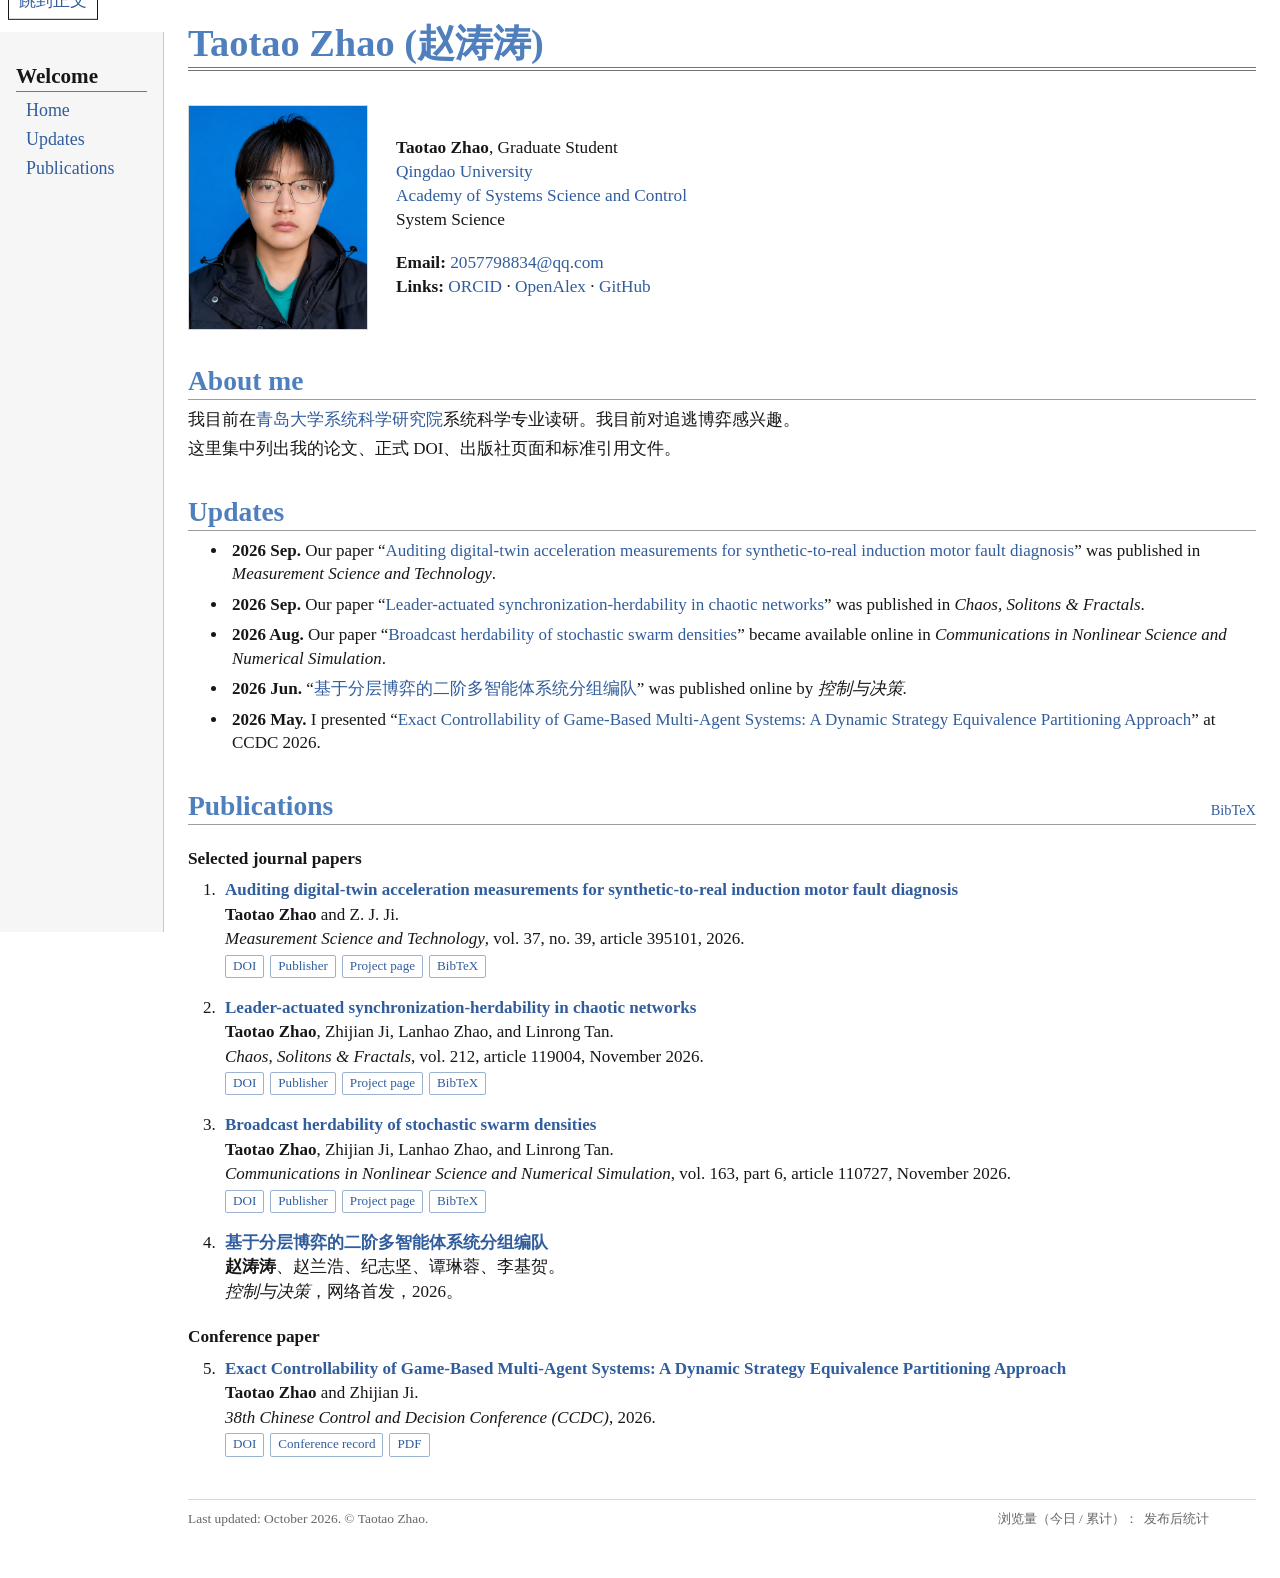
==== commit 66bae54f: "Remove standalone research index and route readers to homepage" ====
--- a/research/index.html
+++ b/research/index.html
@@ -1,248 +1,13 @@
 <!doctype html>
-<html lang="en">
+<html lang="zh-CN">
   <head>
     <meta charset="utf-8" />
     <meta name="viewport" content="width=device-width, initial-scale=1" />
-    <title>Research publications | Taotao Zhao</title>
-    <meta
-      name="description"
-      content="Research publications by Taotao Zhao of Qingdao University on swarm control, synchronization-herdability, chaotic networks, digital twins, and motor fault diagnosis."
-    />
-    <meta name="author" content="Taotao Zhao" />
-    <meta name="robots" content="index, follow, max-snippet:-1, max-image-preview:large" />
-    <meta
-      name="keywords"
-      content="Taotao Zhao, 赵涛涛, Zhao Taotao, Qingdao University, 青岛大学, broadcast herdability, common-input swarm control, stochastic swarm densities, Fokker-Planck control, synchronization-herdability, chaotic network synchronization, sparse leader actuation, digital twin, synthetic-to-real transfer, induction motor fault diagnosis"
-    />
-    <link rel="canonical" href="https://zhaotaotao0215-lab.github.io/research/" />
-    <link rel="author" href="https://orcid.org/0009-0008-2184-6554" />
-    <link rel="alternate" type="application/json" href="publications.json" title="Publication metadata" />
-    <link rel="alternate" type="application/x-bibtex" href="../publications.bib" title="BibTeX bibliography" />
-    <link rel="alternate" type="application/atom+xml" href="feed.xml" title="Taotao Zhao research updates" />
-    <meta property="og:type" content="profile" />
-    <meta property="og:title" content="Research publications | Taotao Zhao" />
-    <meta
-      property="og:description"
-      content="Canonical publication metadata, research summaries, DOI links, and citation files for Taotao Zhao."
-    />
-    <meta property="og:url" content="https://zhaotaotao0215-lab.github.io/research/" />
-    <meta name="twitter:card" content="summary" />
-    <meta name="twitter:title" content="Research publications | Taotao Zhao" />
-    <meta
-      name="twitter:description"
-      content="Publications on swarm control, chaotic networks, and digital-twin motor diagnostics."
-    />
-    <link rel="stylesheet" href="styles.css?v=20260913b" />
-    <script type="application/ld+json">
-      {
-        "@context": "https://schema.org",
-        "@graph": [
-          {
-            "@type": "Person",
-            "@id": "https://zhaotaotao0215-lab.github.io/research/#taotao-zhao",
-            "name": "Taotao Zhao",
-            "alternateName": ["赵涛涛", "Zhao, Taotao", "T. Zhao"],
-            "url": "https://zhaotaotao0215-lab.github.io/research/",
-            "sameAs": [
-              "https://orcid.org/0009-0008-2184-6554",
-              "https://openalex.org/A5139276062",
-              "https://github.com/zhaotaotao0215-lab"
-            ],
-            "affiliation": {
-              "@type": "Organization",
-              "name": "Academy of Systems Science and Control, Qingdao University",
-              "alternateName": "青岛大学系统科学研究院",
-              "url": "https://assc.qdu.edu.cn/"
-            },
-            "knowsAbout": [
-              "pursuit-evasion games",
-              "swarm control",
-              "broadcast herdability",
-              "common-input swarm control",
-              "stochastic swarm densities",
-              "Fokker-Planck control",
-              "herdability",
-              "chaotic networks",
-              "synchronization-herdability",
-              "sparse leader actuation",
-              "multi-agent systems",
-              "digital twins",
-              "synthetic-to-real transfer",
-              "induction motor fault diagnosis",
-              "广播驱赶性",
-              "混沌网络同步",
-              "数字孪生故障诊断"
-            ]
-          },
-          {
-            "@type": "CollectionPage",
-            "@id": "https://zhaotaotao0215-lab.github.io/research/#page",
-            "url": "https://zhaotaotao0215-lab.github.io/research/",
-            "name": "Research publications | Taotao Zhao",
-            "about": {
-              "@id": "https://zhaotaotao0215-lab.github.io/research/#taotao-zhao"
-            },
-            "mainEntity": {
-              "@type": "ItemList",
-              "numberOfItems": 3,
-              "itemListElement": [
-                {
-                  "@type": "ListItem",
-                  "position": 1,
-                  "url": "https://zhaotaotao0215-lab.github.io/research/digital-twin-induction-motor-fault-diagnosis/",
-                  "name": "Auditing digital-twin acceleration measurements for synthetic-to-real induction motor fault diagnosis"
-                },
-                {
-                  "@type": "ListItem",
-                  "position": 2,
-                  "url": "https://zhaotaotao0215-lab.github.io/research/leader-actuated-synchronization-herdability/",
-                  "name": "Leader-actuated synchronization-herdability in chaotic networks"
-                },
-                {
-                  "@type": "ListItem",
-                  "position": 3,
-                  "url": "https://zhaotaotao0215-lab.github.io/research/broadcast-herdability-stochastic-swarms/",
-                  "name": "Broadcast herdability of stochastic swarm densities"
-                }
-              ]
-            }
-          }
-        ]
-      }
-    </script>
+    <title>赵涛涛（Taotao Zhao）| 学术主页</title>
+    <link rel="canonical" href="https://zhaotaotao0215-lab.github.io/" />
+    <meta http-equiv="refresh" content="0; url=../#publications" />
   </head>
   <body>
-    <a class="skip-link" href="#publications">Skip to publications</a>
-    <header class="site-header">
-      <nav class="nav" aria-label="Primary navigation">
-        <a class="brand" href="./">Taotao Zhao <span>RESEARCH</span></a>
-        <div class="nav-links">
-          <a href="topics/">Topics</a>
-          <a href="citations/">Cite</a>
-          <a href="https://orcid.org/0009-0008-2184-6554" rel="me">ORCID</a>
-          <a class="optional" href="../">Personal site</a>
-        </div>
-      </nav>
-    </header>
-
-    <main>
-      <section class="shell index-intro" aria-labelledby="page-title">
-        <div>
-          <p class="eyebrow">Canonical publication index</p>
-          <h1 id="page-title">Research publications</h1>
-          <p class="intro-copy">
-            Peer-reviewed work by Taotao Zhao on low-dimensional swarm actuation,
-            synchronization of uncertain chaotic networks, and the measured limits of
-            synthetic-to-real digital-twin transfer.
-          </p>
-          <p class="intro-copy intro-copy-zh" lang="zh-CN">
-            赵涛涛（Taotao Zhao），青岛大学系统科学研究院系统科学专业研究生，目前对追逃博弈感兴趣。
-            已发表工作涉及随机群体的广播驱赶性、混沌网络同步和数字孪生测量。
-          </p>
-        </div>
-        <div class="identity" aria-label="Author identity">
-          <strong>Taotao Zhao · 赵涛涛</strong>
-          <span>Qingdao University</span>
-          <a href="https://assc.qdu.edu.cn/">Academy of Systems Science and Control</a>
-          <span>Zhao, Taotao · T. Zhao</span>
-          <a href="https://orcid.org/0009-0008-2184-6554" rel="me">ORCID 0009-0008-2184-6554</a>
-        </div>
-      </section>
-
-      <section id="publications" class="shell paper-list" aria-labelledby="publication-heading">
-        <p id="publication-heading" class="section-label">Selected journal articles · newest first</p>
-
-        <article class="paper-card">
-          <div class="paper-number">01 / 2026</div>
-          <div>
-            <h2>
-              <a href="digital-twin-induction-motor-fault-diagnosis/">
-                Auditing digital-twin acceleration measurements for synthetic-to-real induction motor fault diagnosis
-              </a>
-            </h2>
-            <p class="paper-summary">
-              A file-level audit showing weak zero-shot transfer from digital-twin to real
-              motor measurements and limited, condition-dependent gains from few-shot real calibration.
-            </p>
-            <p class="paper-summary paper-summary-zh" lang="zh-CN">
-              从文件层面审计数字孪生加速度测量到真实感应电机故障诊断的迁移效果。
-            </p>
-          </div>
-          <div class="paper-meta">
-            <span>Measurement Science and Technology, 37(39), 395101 (2026)</span>
-            <span>Taotao Zhao · Z J Ji</span>
-            <a href="https://doi.org/10.1088/1361-6501/aea0f5">10.1088/1361-6501/aea0f5</a>
-          </div>
-        </article>
-
-        <article class="paper-card">
-          <div class="paper-number">02 / 2026</div>
-          <div>
-            <h2>
-              <a href="leader-actuated-synchronization-herdability/">
-                Leader-actuated synchronization-herdability in chaotic networks
-              </a>
-            </h2>
-            <p class="paper-summary">
-              A finite-horizon framework for steering uncertain chaotic networks into an
-              acceptable synchronization set through sparse leader actuation.
-            </p>
-            <p class="paper-summary paper-summary-zh" lang="zh-CN">
-              研究只驱动少数领导者时，不确定混沌网络的有限时间同步驱赶性。
-            </p>
-          </div>
-          <div class="paper-meta">
-            <span>Chaos, Solitons &amp; Fractals 212, 119004</span>
-            <span>Taotao Zhao · Zhijian Ji · Lanhao Zhao · Linrong Tan</span>
-            <a href="https://doi.org/10.1016/j.chaos.2026.119004">10.1016/j.chaos.2026.119004</a>
-          </div>
-        </article>
-
-        <article class="paper-card">
-          <div class="paper-number">03 / 2026</div>
-          <div>
-            <h2>
-              <a href="broadcast-herdability-stochastic-swarms/">
-                Broadcast herdability of stochastic swarm densities
-              </a>
-            </h2>
-            <p class="paper-summary">
-              Broadcast herdability and conditional Fokker–Planck Lyapunov certificates
-              for reaching a target while controlling unsafe and restricted swarm mass.
-            </p>
-            <p class="paper-summary paper-summary-zh" lang="zh-CN">
-              用固定维度的公共广播信号引导随机群体，同时处理目标概率质量与安全约束。
-            </p>
-          </div>
-          <div class="paper-meta">
-            <span>Communications in Nonlinear Science and Numerical Simulation 163, Part 6, 110727</span>
-            <span>Taotao Zhao · Zhijian Ji · Lanhao Zhao · Linrong Tan</span>
-            <a href="https://doi.org/10.1016/j.cnsns.2026.110727">10.1016/j.cnsns.2026.110727</a>
-          </div>
-        </article>
-      </section>
-
-      <aside class="shell machine-note" aria-label="Machine-readable metadata">
-        <p>
-          Each article has a stable canonical page with Highwire citation tags,
-          Schema.org ScholarlyArticle data, a concise scope statement, and downloadable citation records.
-        </p>
-        <div class="machine-links">
-          <a href="topics/">Topics</a>
-          <a href="citations/">Citations</a>
-          <a href="publications.json">JSON</a>
-          <a href="../publications.bib">BibTeX</a>
-          <a href="../llms.txt">llms.txt</a>
-          <a href="feed.xml">Atom</a>
-        </div>
-      </aside>
-    </main>
-
-    <footer class="site-footer">
-      <div class="shell footer-inner">
-        <span>Metadata last verified 13 September 2026</span>
-        <a href="mailto:2057798834@qq.com">2057798834@qq.com</a>
-      </div>
-    </footer>
+    <a href="../#publications">论文列表</a>
   </body>
 </html>
